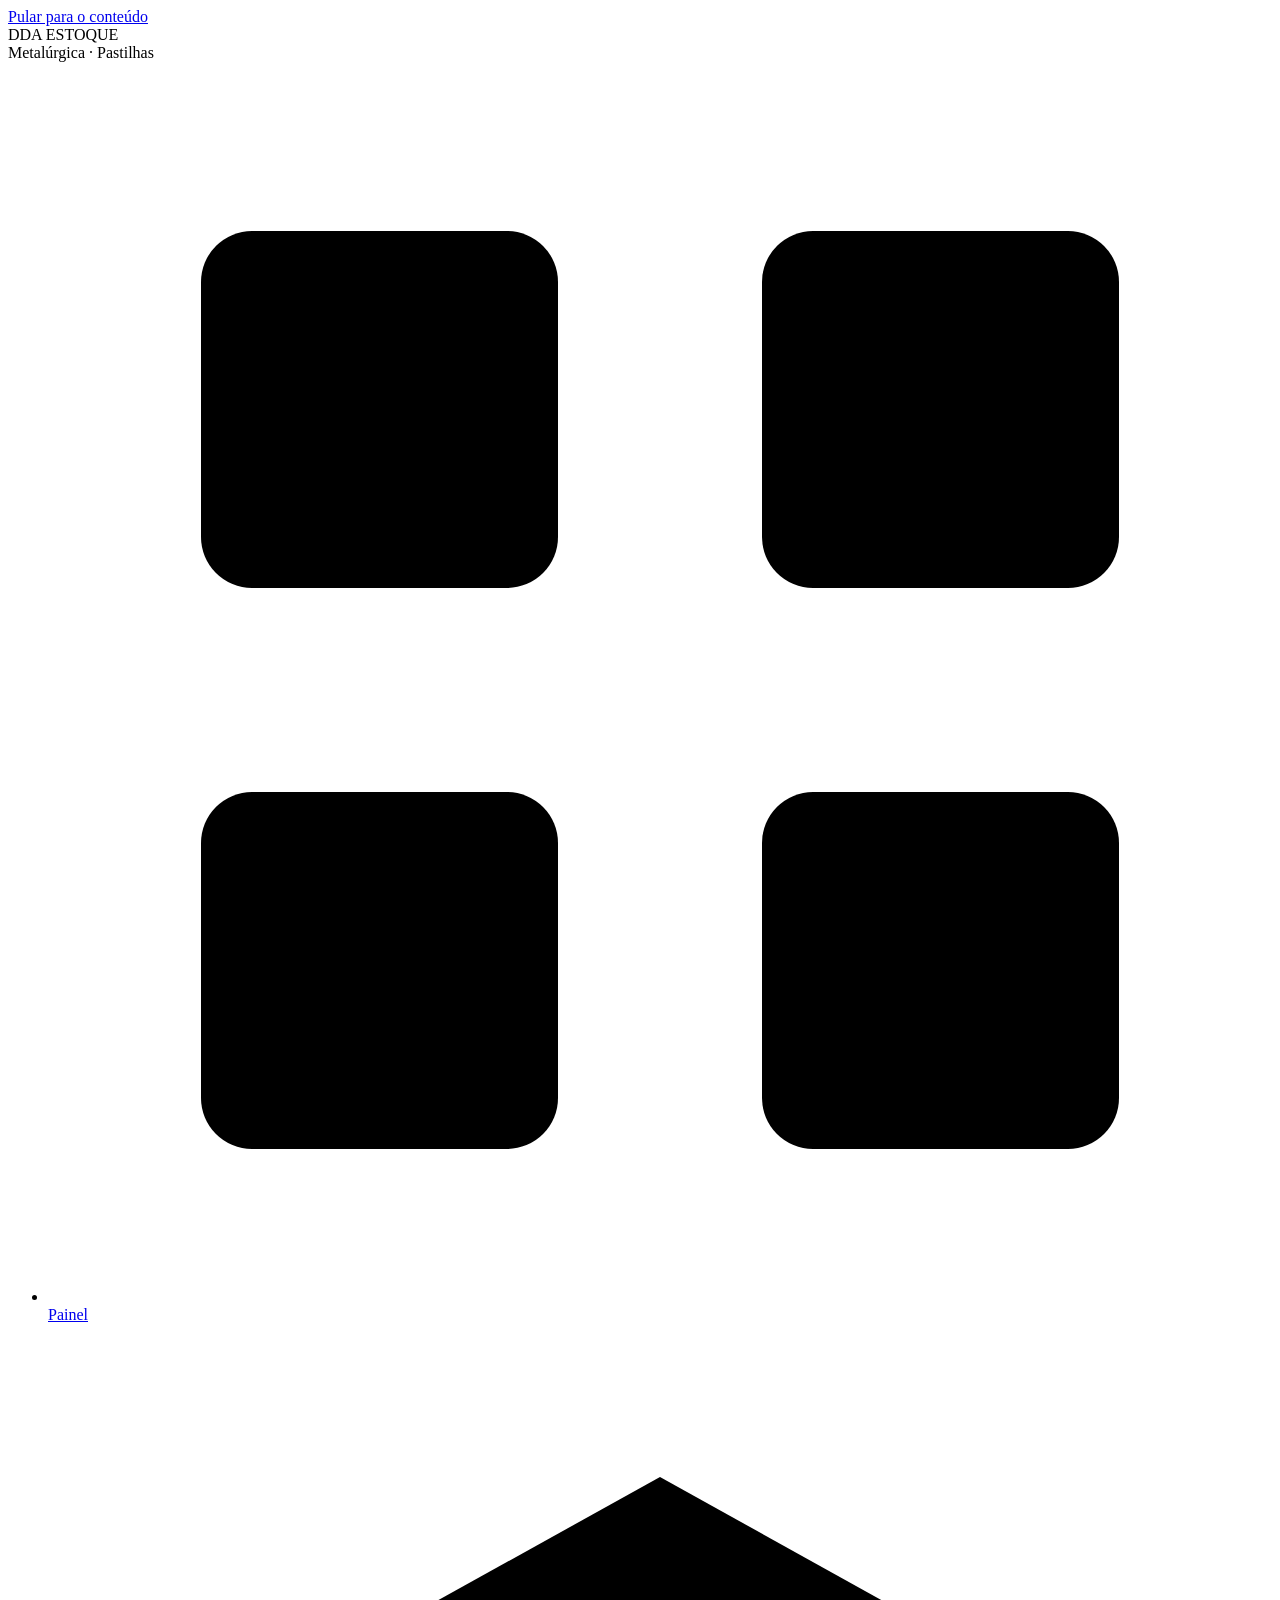
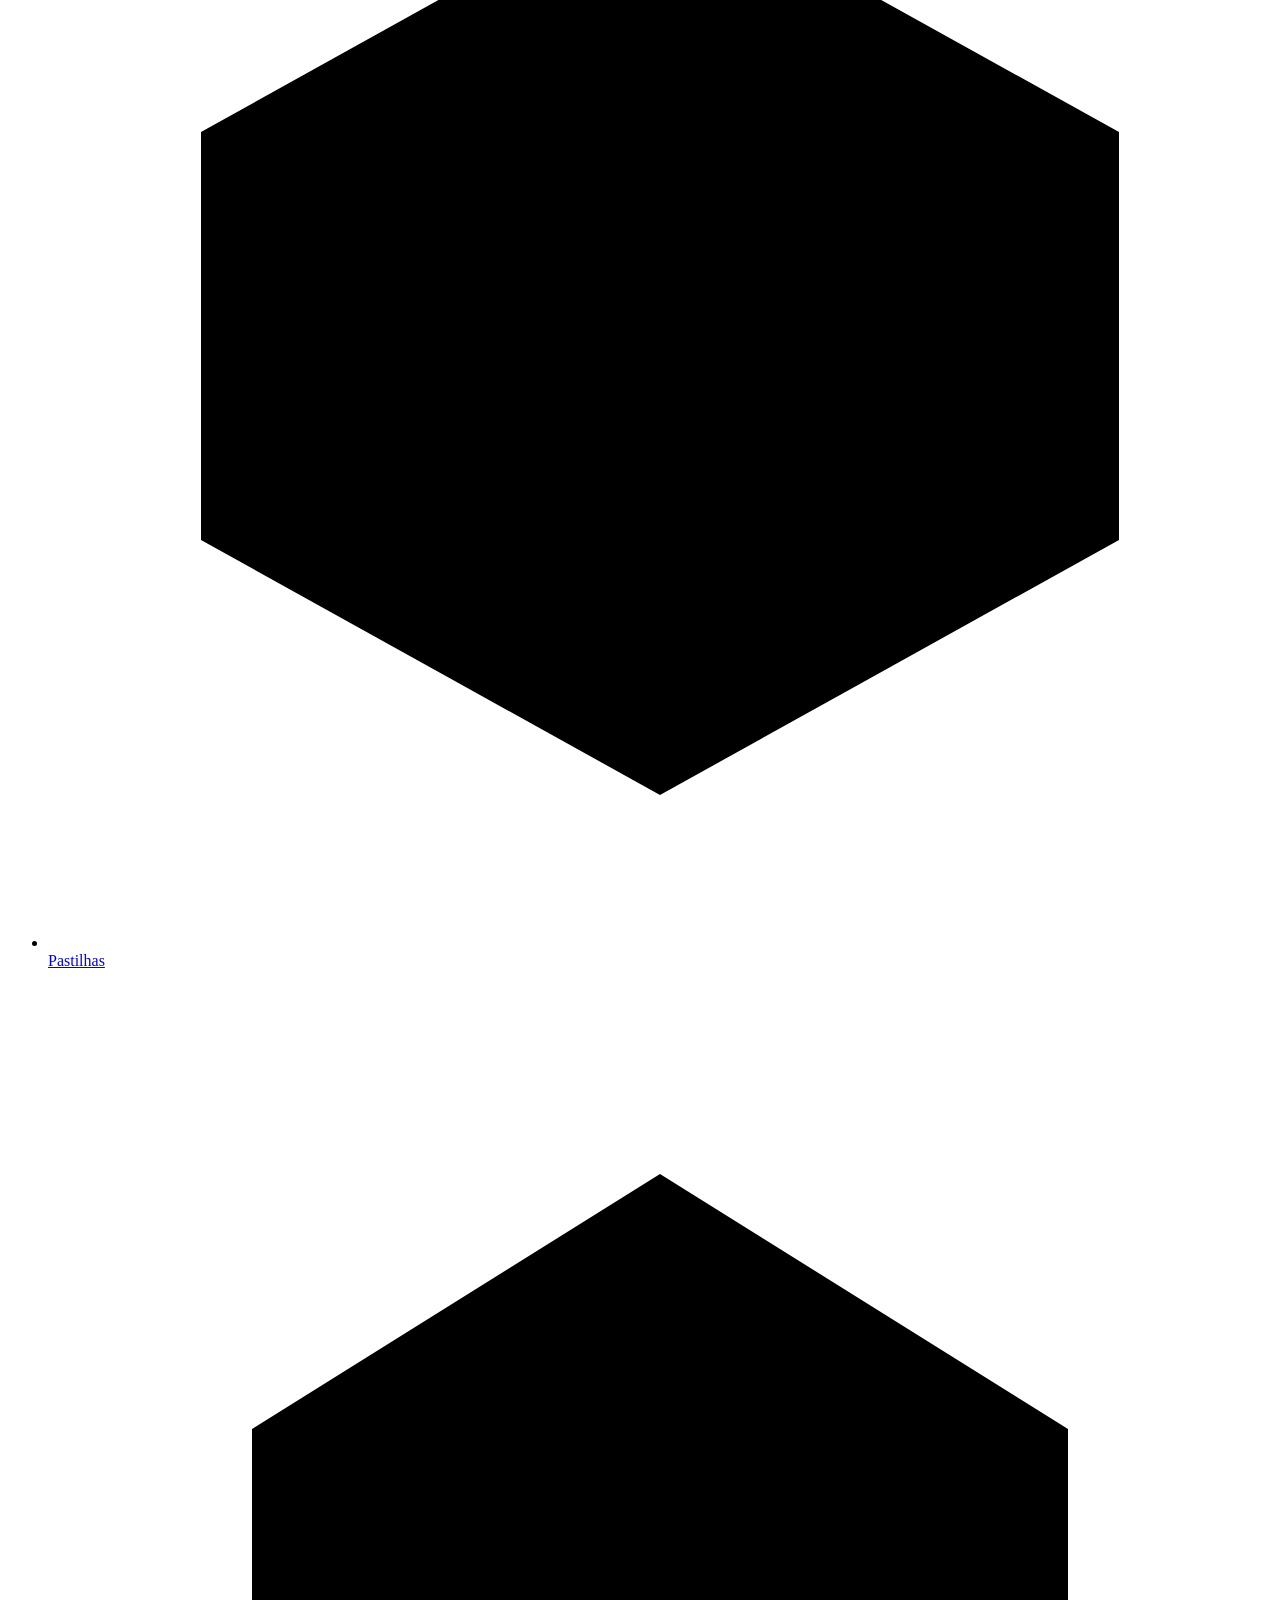
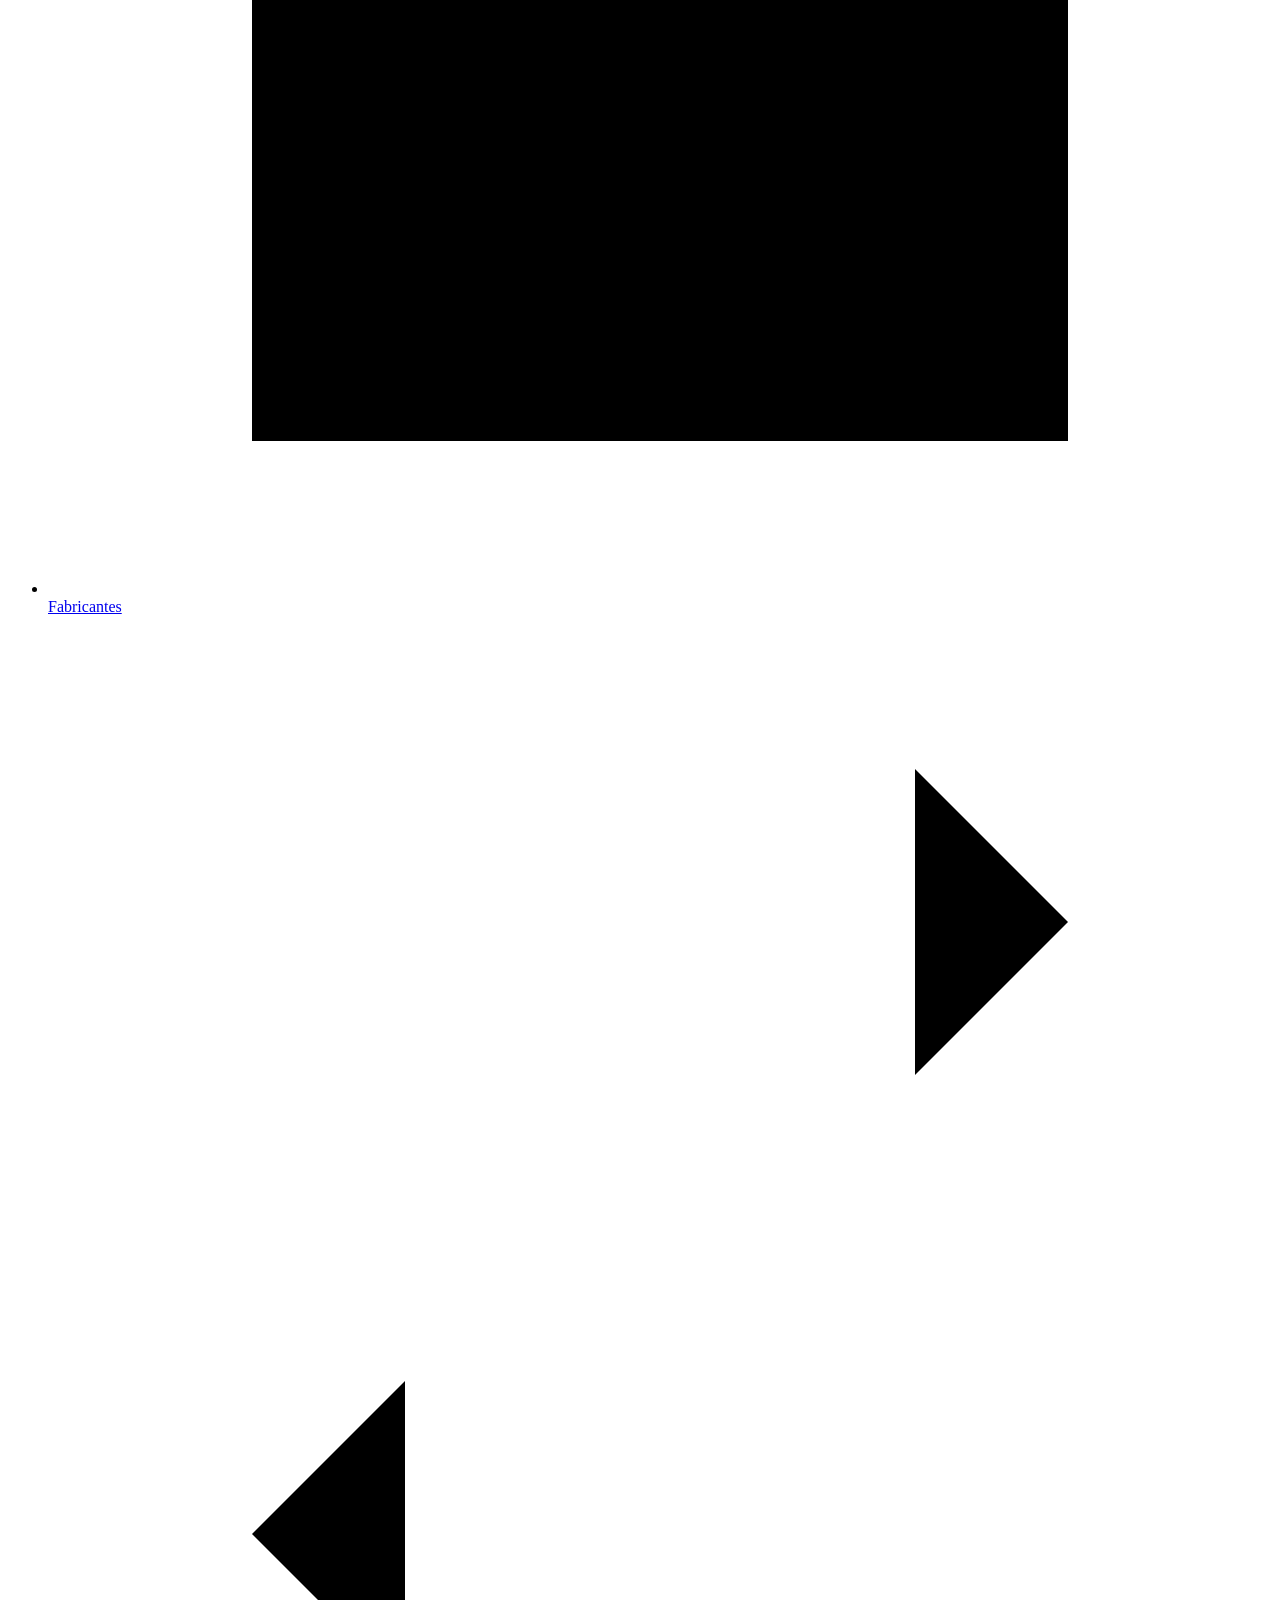
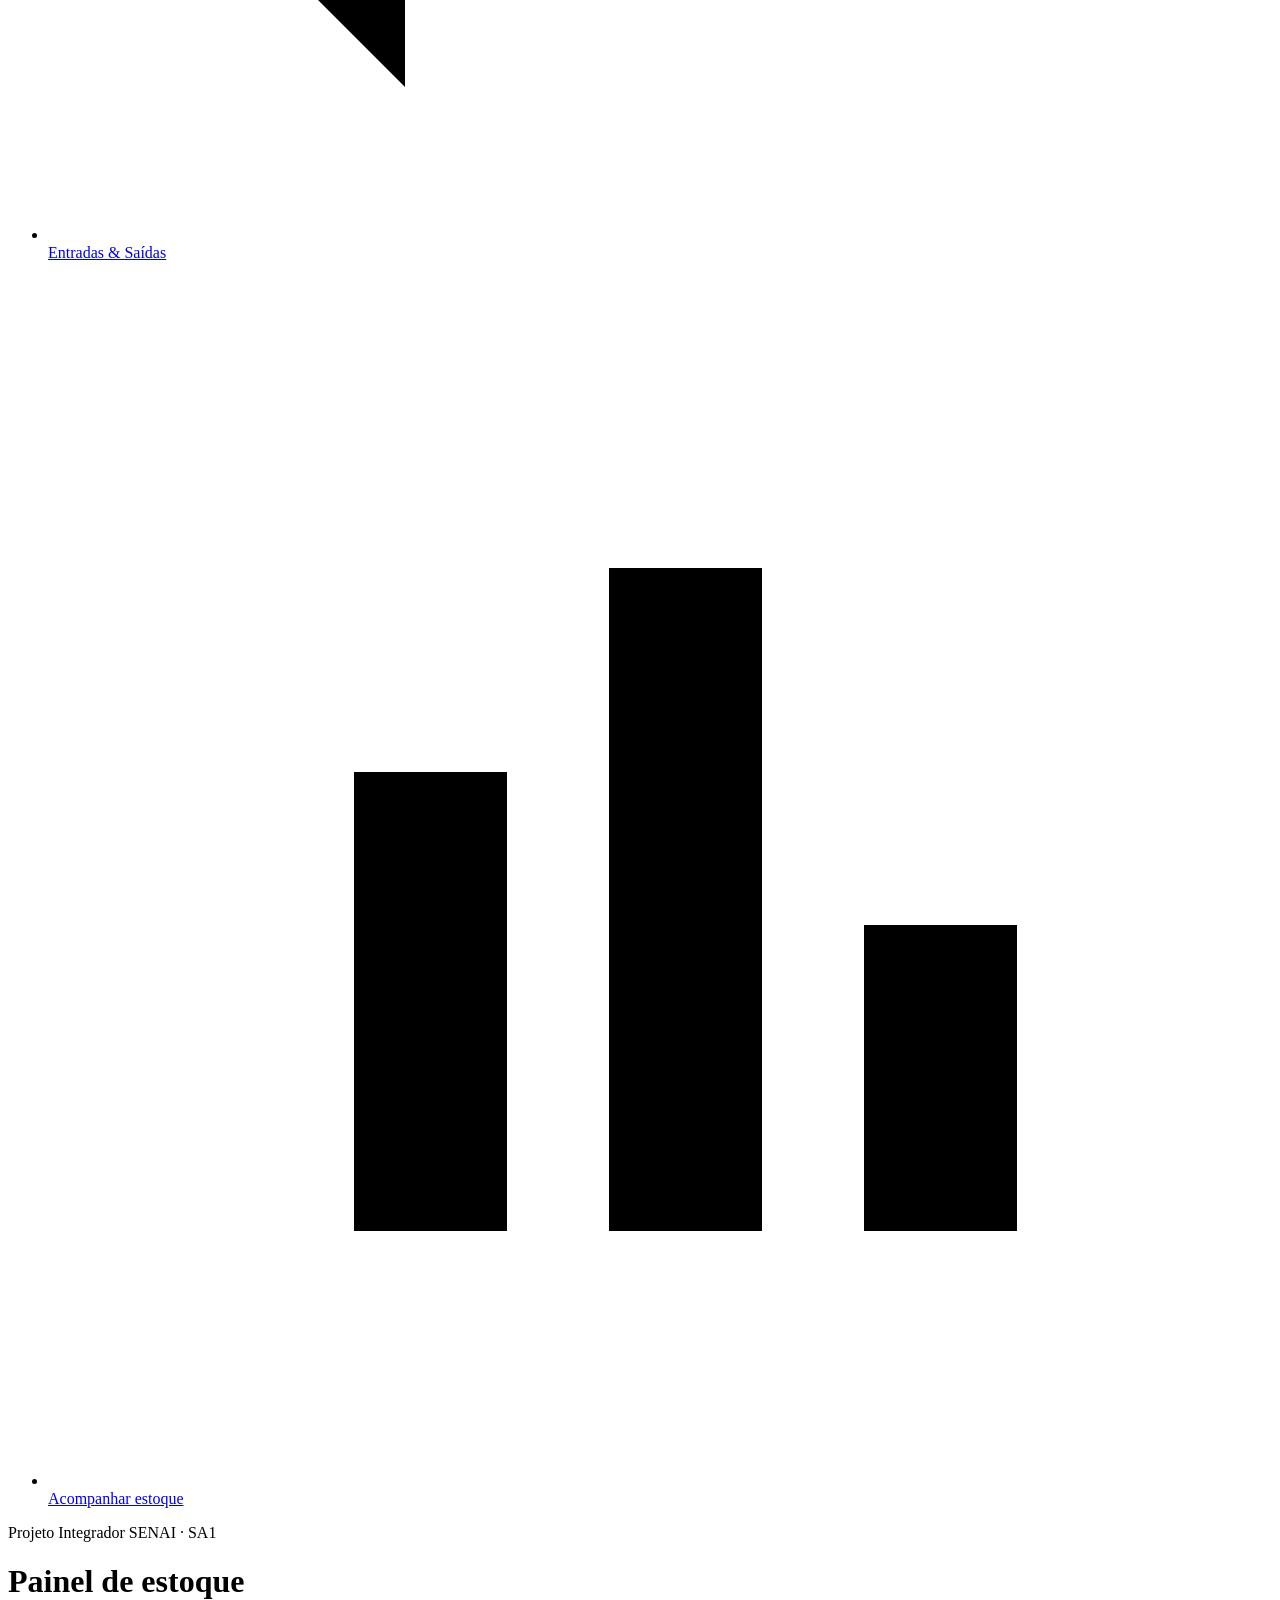
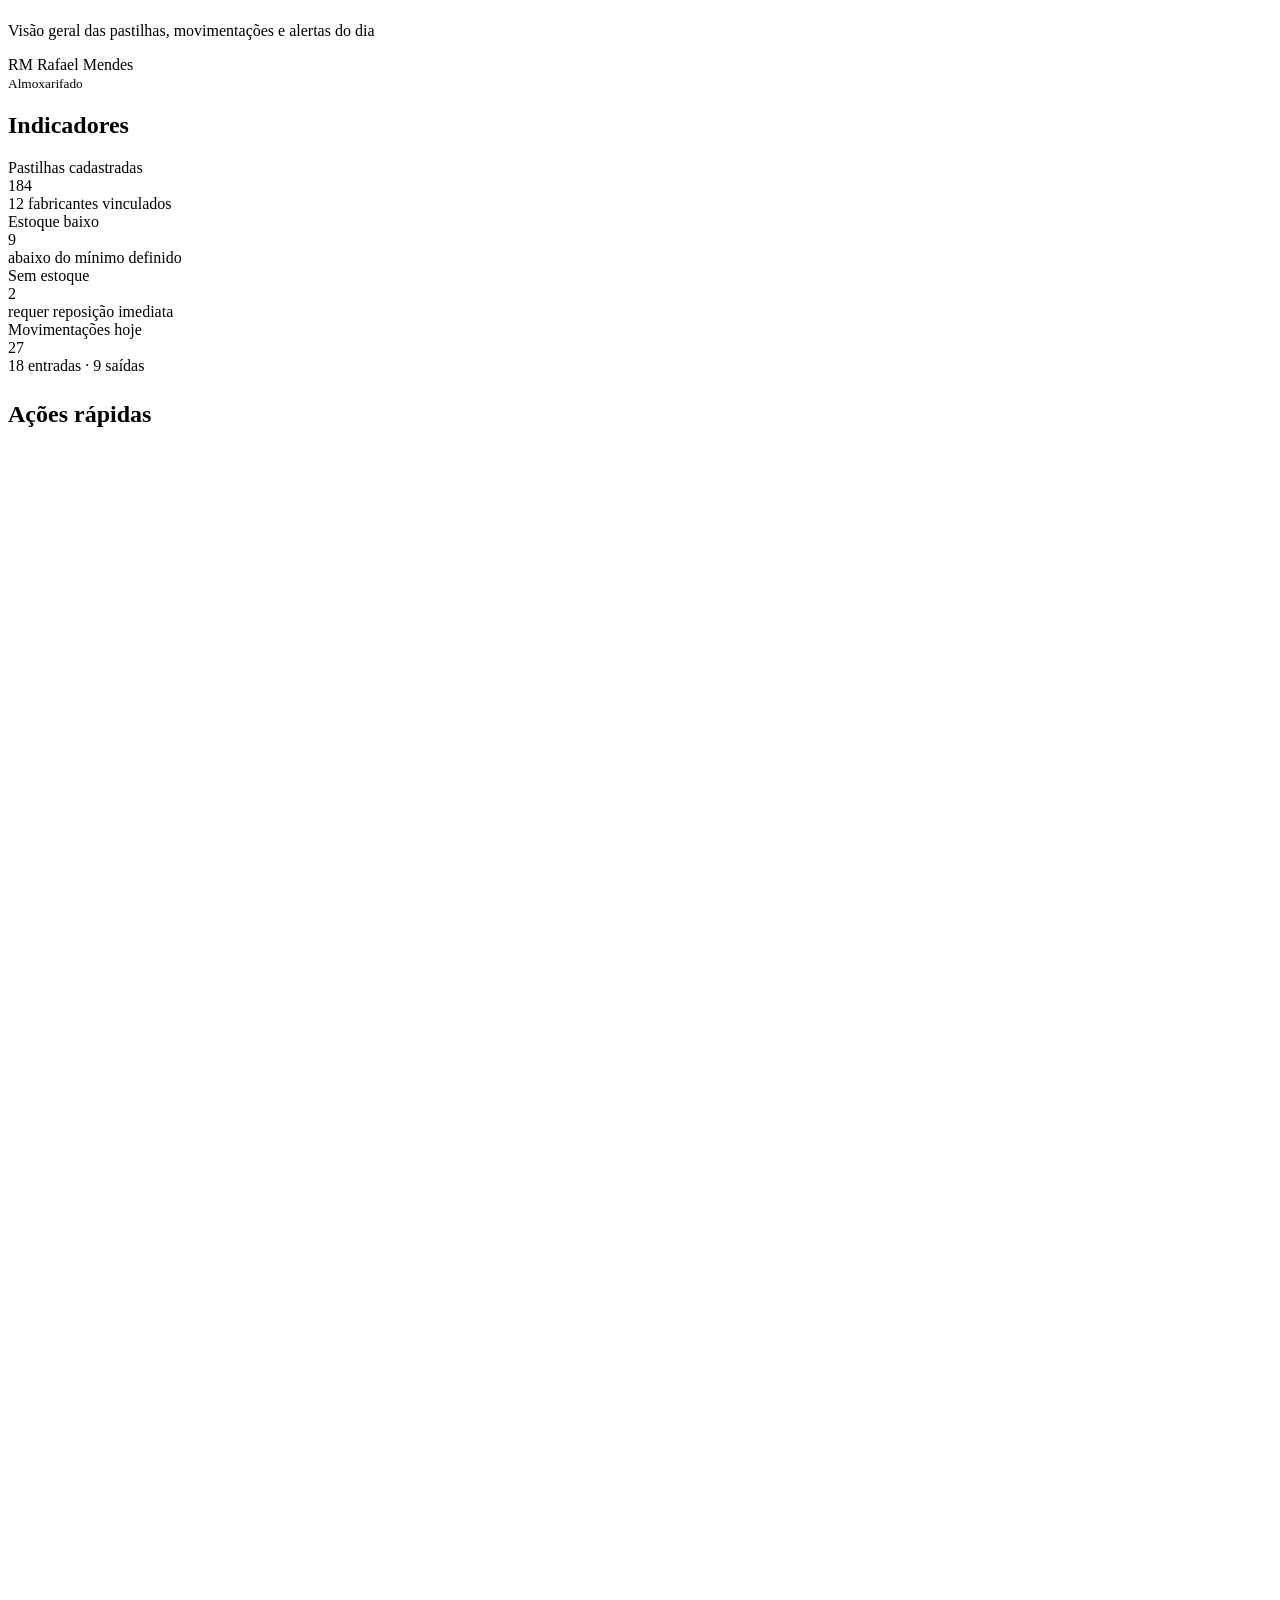
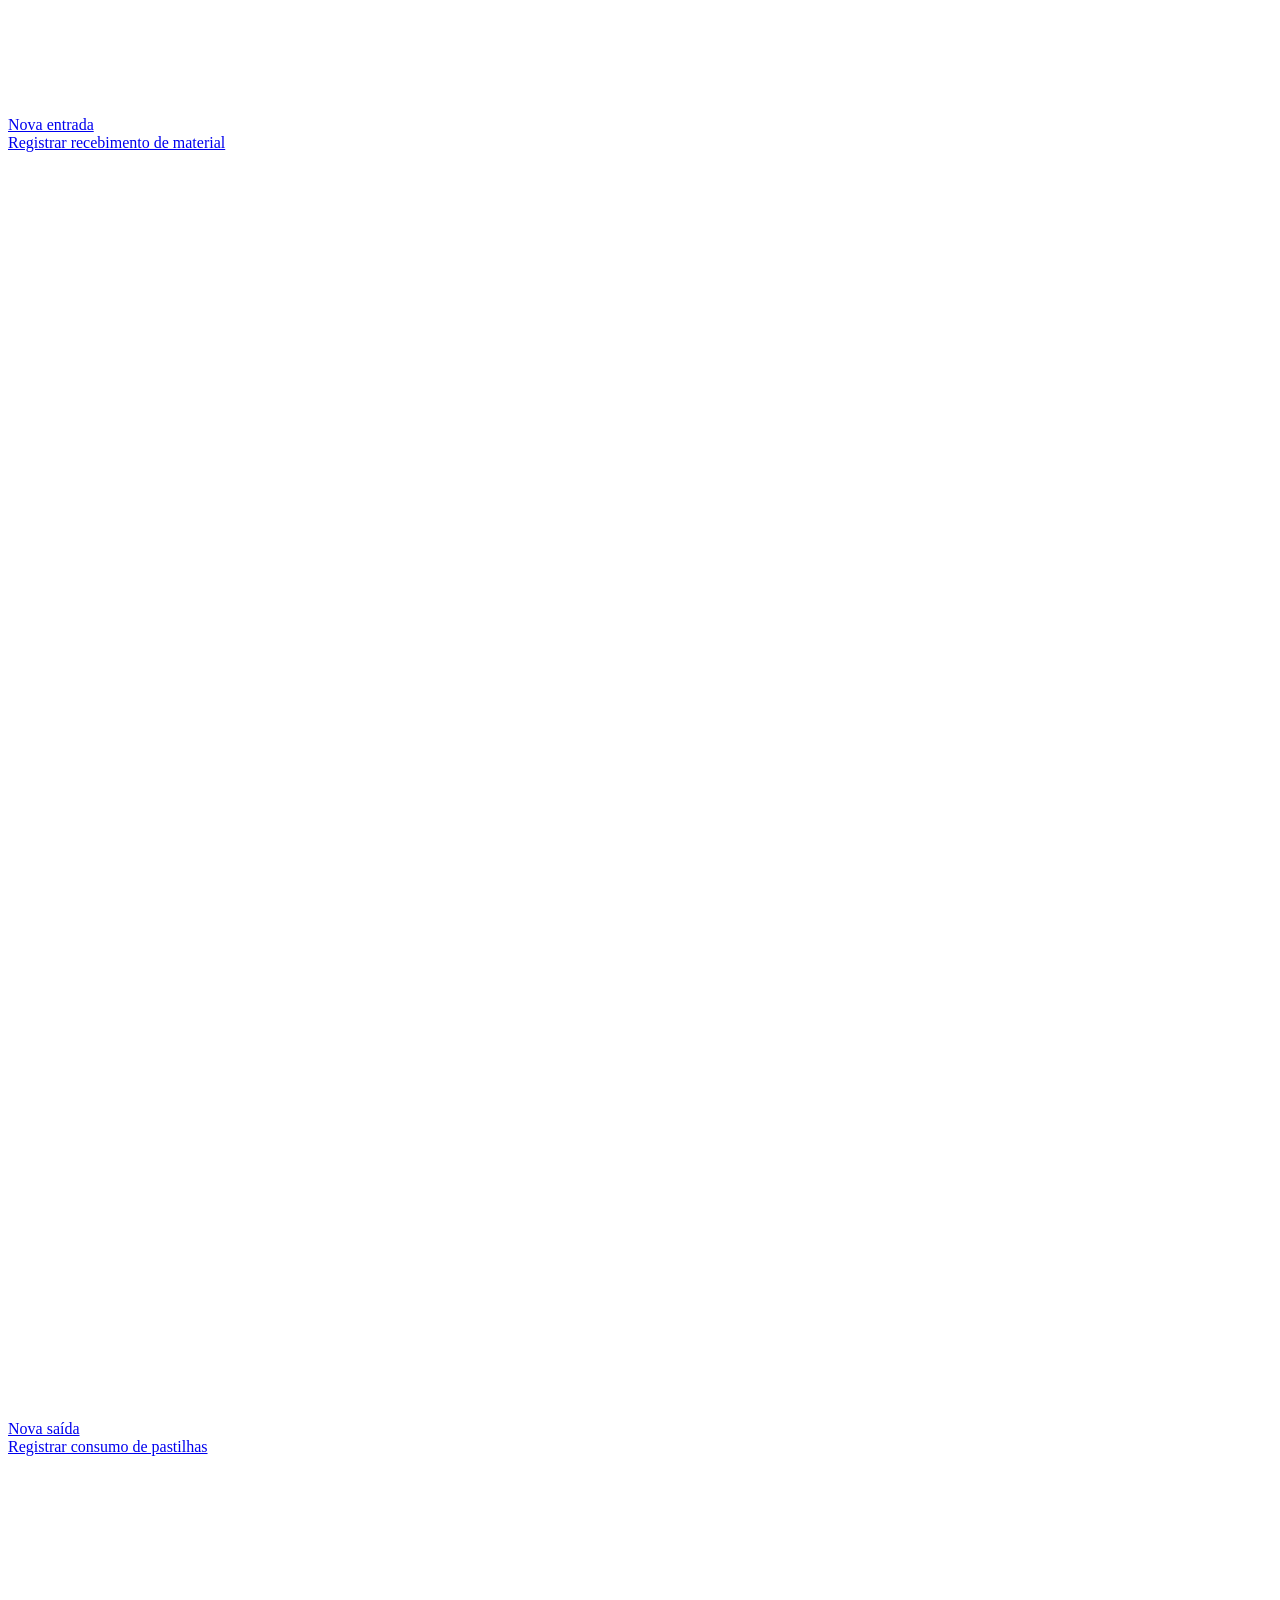
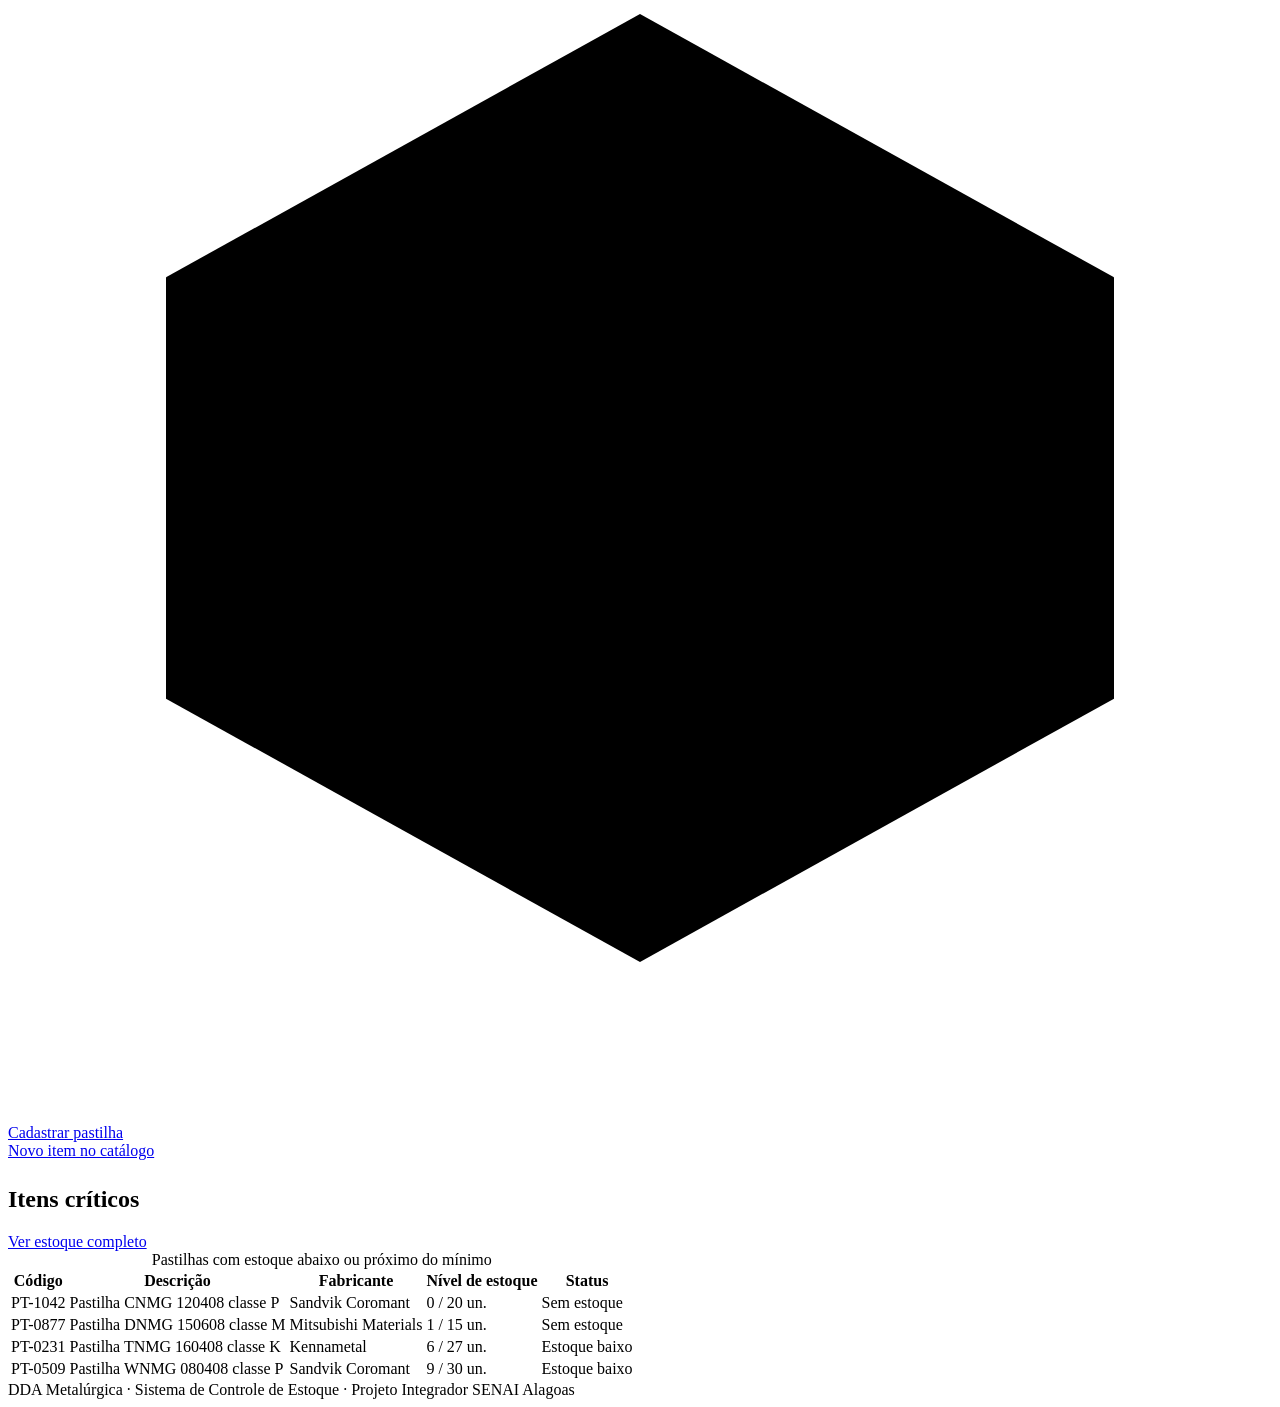
==== index.html @ 51c49572 "SA1 Versão 1" ====
<!DOCTYPE html>
<html lang="pt-BR">
<head>
<meta charset="UTF-8">
<meta name="viewport" content="width=device-width, initial-scale=1.0">
<title>Painel de Estoque · DDA Metalúrgica</title>
<link rel="preconnect" href="https://fonts.googleapis.com">
<link href="https://fonts.googleapis.com/css2?family=Oswald:wght@500;600;700&family=Inter:wght@400;500;600;700&family=IBM+Plex+Mono:wght@400;500&display=swap" rel="stylesheet">
<link rel="stylesheet" href="css/style.css">
</head>
<body>
<a class="skip-link" href="#conteudo">Pular para o conteúdo</a>

<div class="app-shell">

  <!-- ============ MENU LATERAL ============ -->
  <aside class="sidebar">
    <div class="brand">
      <div class="brand__mark">DDA <span>ESTOQUE</span></div>
      <div class="brand__sub">Metalúrgica &middot; Pastilhas</div>
    </div>

    <ul class="nav">
      <li class="nav__item">
        <a href="index.html" class="is-active" aria-current="page">
          <svg class="nav__icon" viewBox="0 0 24 24"><rect x="3" y="3" width="7" height="7" rx="1"/><rect x="14" y="3" width="7" height="7" rx="1"/><rect x="3" y="14" width="7" height="7" rx="1"/><rect x="14" y="14" width="7" height="7" rx="1"/></svg>
          Painel
        </a>
      </li>
      <li class="nav__item">
        <a href="pastilhas.html">
          <svg class="nav__icon" viewBox="0 0 24 24"><path d="M21 8 12 3 3 8l9 5 9-5Z"/><path d="M3 8v8l9 5 9-5V8"/><path d="M12 13v8"/></svg>
          Pastilhas
        </a>
      </li>
      <li class="nav__item">
        <a href="fabricantes.html">
          <svg class="nav__icon" viewBox="0 0 24 24"><path d="M4 21V9l8-5 8 5v12"/><path d="M9 21v-6h6v6"/><path d="M9 9h.01M9 13h.01M15 9h.01M15 13h.01"/></svg>
          Fabricantes
        </a>
      </li>
      <li class="nav__item">
        <a href="movimentacoes.html">
          <svg class="nav__icon" viewBox="0 0 24 24"><path d="M17 3v6l3-3"/><path d="M17 9l-3-3"/><path d="M7 21v-6l-3 3"/><path d="M7 15l3 3"/><path d="M17 9H7"/><path d="M7 15h10"/></svg>
          Entradas &amp; Saídas
        </a>
      </li>
      <li class="nav__item">
        <a href="estoque.html">
          <svg class="nav__icon" viewBox="0 0 24 24"><path d="M4 19h16"/><rect x="6" y="10" width="3" height="9"/><rect x="11" y="6" width="3" height="13"/><rect x="16" y="13" width="3" height="6"/></svg>
          Acompanhar estoque
        </a>
      </li>
    </ul>

    <div class="sidebar__footer">Projeto Integrador SENAI · SA1</div>
  </aside>

  <!-- ============ CONTEÚDO ============ -->
  <div class="main">
    <header class="topbar">
      <div class="topbar__title">
        <h1>Painel de estoque</h1>
        <p>Visão geral das pastilhas, movimentações e alertas do dia</p>
      </div>
      <div class="topbar__user">
        <span class="avatar">RM</span>
        <span>Rafael Mendes<br><small>Almoxarifado</small></span>
      </div>
    </header>

    <main id="conteudo" class="content">

      <section aria-labelledby="stats-title">
        <h2 id="stats-title" class="eyebrow">Indicadores</h2>
        <div class="grid grid--stats">
          <div class="stat-card">
            <span class="stat-card__label">Pastilhas cadastradas</span>
            <div class="stat-card__value">184</div>
            <div class="stat-card__delta">12 fabricantes vinculados</div>
          </div>
          <div class="stat-card">
            <span class="stat-card__label">Estoque baixo</span>
            <div class="stat-card__value is-warn">9</div>
            <div class="stat-card__delta">abaixo do mínimo definido</div>
          </div>
          <div class="stat-card">
            <span class="stat-card__label">Sem estoque</span>
            <div class="stat-card__value is-alert">2</div>
            <div class="stat-card__delta">requer reposição imediata</div>
          </div>
          <div class="stat-card">
            <span class="stat-card__label">Movimentações hoje</span>
            <div class="stat-card__value">27</div>
            <div class="stat-card__delta">18 entradas &middot; 9 saídas</div>
          </div>
        </div>
      </section>

      <section style="margin-top:26px" aria-labelledby="acoes-title">
        <h2 id="acoes-title" class="eyebrow">Ações rápidas</h2>
        <div class="quick-actions">
          <a class="quick-action" href="movimentacoes.html#nova">
            <span class="quick-action__icon"><svg viewBox="0 0 24 24"><path d="M12 5v14M5 12h14"/></svg></span>
            <span>
              <span class="quick-action__title" style="display:block">Nova entrada</span>
              <span class="quick-action__sub">Registrar recebimento de material</span>
            </span>
          </a>
          <a class="quick-action" href="movimentacoes.html#nova">
            <span class="quick-action__icon"><svg viewBox="0 0 24 24"><path d="M5 12h14"/></svg></span>
            <span>
              <span class="quick-action__title" style="display:block">Nova saída</span>
              <span class="quick-action__sub">Registrar consumo de pastilhas</span>
            </span>
          </a>
          <a class="quick-action" href="pastilhas.html#novo">
            <span class="quick-action__icon"><svg viewBox="0 0 24 24"><path d="M21 8 12 3 3 8l9 5 9-5Z"/><path d="M3 8v8l9 5 9-5V8"/></svg></span>
            <span>
              <span class="quick-action__title" style="display:block">Cadastrar pastilha</span>
              <span class="quick-action__sub">Novo item no catálogo</span>
            </span>
          </a>
        </div>
      </section>

      <section style="margin-top:26px" aria-labelledby="criticos-title">
        <div class="card">
          <div class="card__header">
            <h2 id="criticos-title">Itens críticos</h2>
            <a class="btn btn--ghost btn--sm" href="estoque.html">Ver estoque completo</a>
          </div>
          <div class="table-wrap">
            <table>
              <caption class="visually-hidden">Pastilhas com estoque abaixo ou próximo do mínimo</caption>
              <thead>
                <tr>
                  <th scope="col">Código</th>
                  <th scope="col">Descrição</th>
                  <th scope="col">Fabricante</th>
                  <th scope="col">Nível de estoque</th>
                  <th scope="col">Status</th>
                </tr>
              </thead>
              <tbody>
                <tr>
                  <td data-label="Código"><span class="tag-code">PT-1042</span></td>
                  <td data-label="Descrição">Pastilha CNMG 120408 classe P</td>
                  <td data-label="Fabricante">Sandvik Coromant</td>
                  <td data-label="Nível">
                    <div class="gauge gauge--out" style="--pct:0%; --min-pct:35%" data-atual="0" data-total="20" data-minimo="7">
                      <div class="gauge__track"><div class="gauge__fill"></div><div class="gauge__min-mark"></div></div>
                      <span class="gauge__value">0 / 20 un.</span>
                    </div>
                  </td>
                  <td data-label="Status"><span class="badge badge--out">Sem estoque</span></td>
                </tr>
                <tr>
                  <td data-label="Código"><span class="tag-code">PT-0877</span></td>
                  <td data-label="Descrição">Pastilha DNMG 150608 classe M</td>
                  <td data-label="Fabricante">Mitsubishi Materials</td>
                  <td data-label="Nível">
                    <div class="gauge gauge--out" style="--pct:5%; --min-pct:30%" data-atual="1" data-total="15" data-minimo="5">
                      <div class="gauge__track"><div class="gauge__fill"></div><div class="gauge__min-mark"></div></div>
                      <span class="gauge__value">1 / 15 un.</span>
                    </div>
                  </td>
                  <td data-label="Status"><span class="badge badge--out">Sem estoque</span></td>
                </tr>
                <tr>
                  <td data-label="Código"><span class="tag-code">PT-0231</span></td>
                  <td data-label="Descrição">Pastilha TNMG 160408 classe K</td>
                  <td data-label="Fabricante">Kennametal</td>
                  <td data-label="Nível">
                    <div class="gauge gauge--low" style="--pct:22%; --min-pct:40%" data-atual="6" data-total="27" data-minimo="11">
                      <div class="gauge__track"><div class="gauge__fill"></div><div class="gauge__min-mark"></div></div>
                      <span class="gauge__value">6 / 27 un.</span>
                    </div>
                  </td>
                  <td data-label="Status"><span class="badge badge--low">Estoque baixo</span></td>
                </tr>
                <tr>
                  <td data-label="Código"><span class="tag-code">PT-0509</span></td>
                  <td data-label="Descrição">Pastilha WNMG 080408 classe P</td>
                  <td data-label="Fabricante">Sandvik Coromant</td>
                  <td data-label="Nível">
                    <div class="gauge gauge--low" style="--pct:30%; --min-pct:35%" data-atual="9" data-total="30" data-minimo="11">
                      <div class="gauge__track"><div class="gauge__fill"></div><div class="gauge__min-mark"></div></div>
                      <span class="gauge__value">9 / 30 un.</span>
                    </div>
                  </td>
                  <td data-label="Status"><span class="badge badge--low">Estoque baixo</span></td>
                </tr>
              </tbody>
            </table>
          </div>
        </div>
      </section>

      <footer class="page-footer">DDA Metalúrgica &middot; Sistema de Controle de Estoque &middot; Projeto Integrador SENAI Alagoas</footer>
    </main>
  </div>
</div>
<script src="js/app.js" defer></script>
</body>
</html>
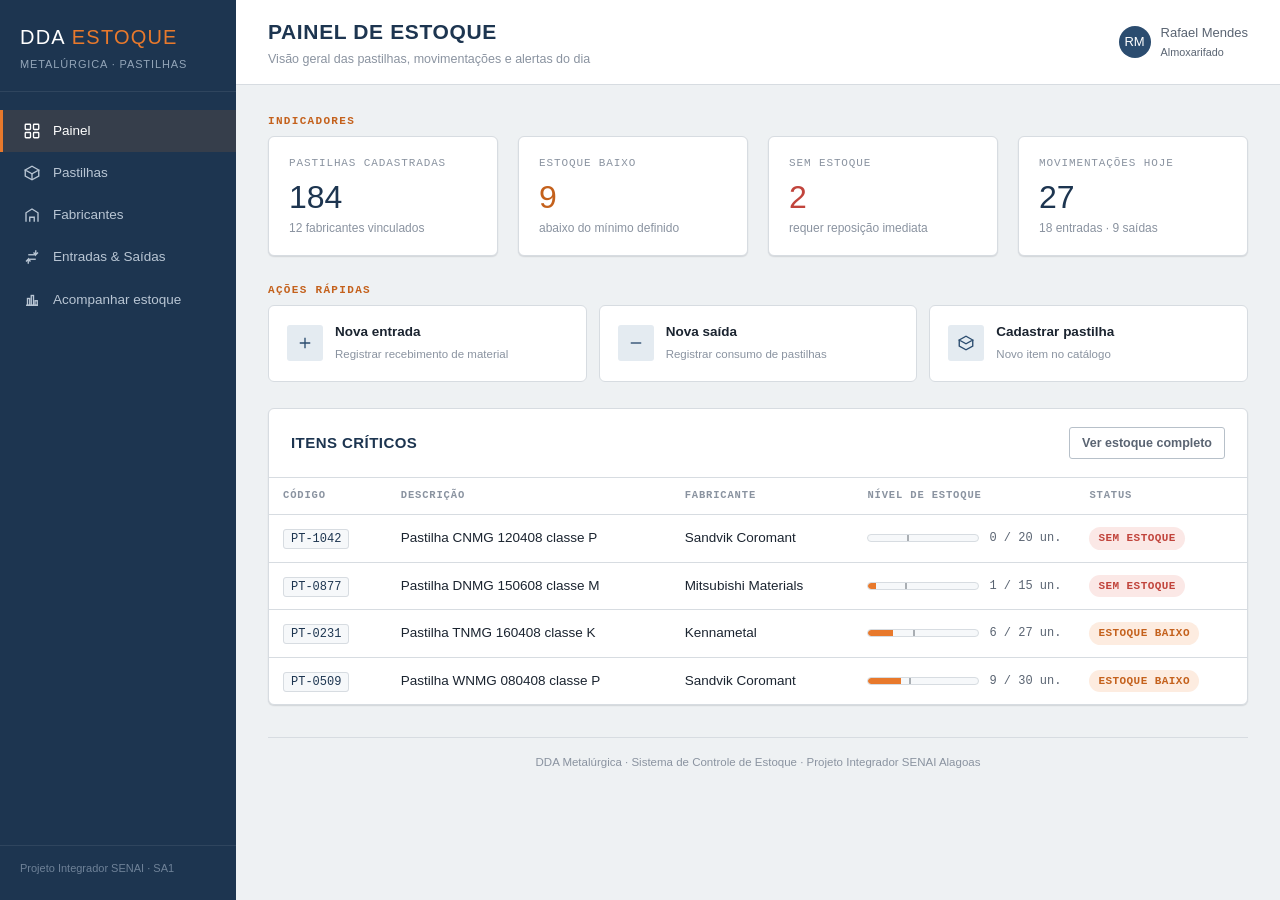
==== commit cb3bc40f: "Fix stylesheet and script paths in index.html" ====
--- a/index.html
+++ b/index.html
@@ -6,7 +6,7 @@
 <title>Painel de Estoque · DDA Metalúrgica</title>
 <link rel="preconnect" href="https://fonts.googleapis.com">
 <link href="https://fonts.googleapis.com/css2?family=Oswald:wght@500;600;700&family=Inter:wght@400;500;600;700&family=IBM+Plex+Mono:wght@400;500&display=swap" rel="stylesheet">
-<link rel="stylesheet" href="css/style.css">
+<link rel="stylesheet" href="style.css">
 </head>
 <body>
 <a class="skip-link" href="#conteudo">Pular para o conteúdo</a>
@@ -201,6 +201,6 @@
     </main>
   </div>
 </div>
-<script src="js/app.js" defer></script>
+<script src="app.js" defer></script>
 </body>
 </html>
--- a/style.css
+++ b/style.css
@@ -0,0 +1,761 @@
+/* ======================================================
+   DDA Metalúrgica — Sistema de Controle de Estoque
+   Design tokens: paleta industrial (aço, laranja de segurança)
+   ====================================================== */
+
+:root {
+  /* Cor */
+  --bg: #eef1f3;
+  --surface: #ffffff;
+  --surface-alt: #f6f8fa;
+  --ink: #1b2430;
+  --ink-soft: #5a6472;
+  --ink-faint: #8a93a0;
+  --steel: #2b4c6f;
+  --steel-dark: #1d3550;
+  --steel-tint: #e4ebf1;
+  --accent: #e8792c;
+  --accent-dark: #c4611c;
+  --accent-tint: #fdece0;
+  --success: #2f7a5c;
+  --success-tint: #e3f2ec;
+  --danger: #c1443c;
+  --danger-tint: #fbe8e6;
+  --border: #d7dce1;
+  --border-strong: #b7c0c9;
+
+  /* Tipografia */
+  --font-display: 'Oswald', 'Arial Narrow', sans-serif;
+  --font-body: 'Inter', -apple-system, 'Segoe UI', sans-serif;
+  --font-mono: 'IBM Plex Mono', 'Courier New', monospace;
+
+  /* Escala */
+  --radius-s: 3px;
+  --radius-m: 6px;
+  --shadow-card: 0 1px 2px rgba(27, 36, 48, 0.06), 0 1px 1px rgba(27, 36, 48, 0.08);
+  --sidebar-w: 236px;
+}
+
+* { box-sizing: border-box; }
+html, body { margin: 0; padding: 0; }
+
+body {
+  font-family: var(--font-body);
+  background: var(--bg);
+  color: var(--ink);
+  font-size: 15px;
+  line-height: 1.5;
+  -webkit-font-smoothing: antialiased;
+}
+
+h1, h2, h3, h4 {
+  font-family: var(--font-display);
+  color: var(--steel-dark);
+  text-transform: uppercase;
+  letter-spacing: 0.03em;
+  margin: 0 0 4px;
+  font-weight: 600;
+}
+
+p { margin: 0 0 12px; color: var(--ink-soft); }
+
+a { color: var(--steel); }
+
+button, input, select, textarea { font-family: inherit; font-size: inherit; }
+
+/* ----------------------------------------------------
+   Layout: sidebar + main
+   ---------------------------------------------------- */
+
+.app-shell {
+  display: flex;
+  min-height: 100vh;
+}
+
+.sidebar {
+  width: var(--sidebar-w);
+  flex-shrink: 0;
+  background: var(--steel-dark);
+  color: #cfdae6;
+  padding: 0 0 24px;
+  display: flex;
+  flex-direction: column;
+}
+
+.brand {
+  padding: 22px 20px 18px;
+  border-bottom: 1px solid rgba(255,255,255,0.08);
+}
+
+.brand__mark {
+  font-family: var(--font-display);
+  font-size: 20px;
+  color: #fff;
+  letter-spacing: 0.06em;
+  display: flex;
+  align-items: baseline;
+  gap: 6px;
+}
+
+.brand__mark span {
+  color: var(--accent);
+}
+
+.brand__sub {
+  font-size: 11px;
+  color: #93a5b8;
+  text-transform: uppercase;
+  letter-spacing: 0.08em;
+  margin-top: 4px;
+}
+
+.nav {
+  list-style: none;
+  margin: 18px 0 0;
+  padding: 0;
+  flex: 1;
+}
+
+.nav__item a {
+  display: flex;
+  align-items: center;
+  gap: 12px;
+  padding: 11px 20px;
+  color: #b9c6d4;
+  text-decoration: none;
+  font-size: 13.5px;
+  font-weight: 500;
+  border-left: 3px solid transparent;
+  transition: background 0.15s, color 0.15s, border-color 0.15s;
+}
+
+.nav__item a:hover {
+  background: rgba(255,255,255,0.05);
+  color: #fff;
+}
+
+.nav__item a.is-active {
+  background: rgba(232,121,44,0.12);
+  border-left-color: var(--accent);
+  color: #fff;
+}
+
+.nav__icon {
+  width: 18px;
+  height: 18px;
+  flex-shrink: 0;
+  stroke: currentColor;
+  fill: none;
+  stroke-width: 1.8;
+}
+
+.sidebar__footer {
+  padding: 14px 20px 0;
+  font-size: 11px;
+  color: #6f8298;
+  border-top: 1px solid rgba(255,255,255,0.08);
+  margin-top: 12px;
+  padding-top: 14px;
+}
+
+.main {
+  flex: 1;
+  min-width: 0;
+  display: flex;
+  flex-direction: column;
+}
+
+.topbar {
+  background: var(--surface);
+  border-bottom: 1px solid var(--border);
+  padding: 16px 32px;
+  display: flex;
+  align-items: center;
+  justify-content: space-between;
+  gap: 16px;
+}
+
+.topbar__title h1 { font-size: 21px; margin-bottom: 2px; }
+.topbar__title p { margin: 0; font-size: 12.5px; color: var(--ink-faint); }
+
+.topbar__user {
+  display: flex;
+  align-items: center;
+  gap: 10px;
+  font-size: 13px;
+  color: var(--ink-soft);
+}
+
+.avatar {
+  width: 32px;
+  height: 32px;
+  border-radius: 50%;
+  background: var(--steel);
+  color: #fff;
+  display: flex;
+  align-items: center;
+  justify-content: center;
+  font-family: var(--font-display);
+  font-size: 13px;
+}
+
+.content {
+  padding: 28px 32px 48px;
+  flex: 1;
+}
+
+/* ----------------------------------------------------
+   Componentes utilitários
+   ---------------------------------------------------- */
+
+.eyebrow {
+  font-family: var(--font-mono);
+  font-size: 11px;
+  text-transform: uppercase;
+  letter-spacing: 0.12em;
+  color: var(--accent-dark);
+  margin-bottom: 6px;
+  display: block;
+}
+
+.card {
+  background: var(--surface);
+  border: 1px solid var(--border);
+  border-radius: var(--radius-m);
+  box-shadow: var(--shadow-card);
+}
+
+.card__header {
+  padding: 18px 22px;
+  border-bottom: 1px solid var(--border);
+  display: flex;
+  align-items: center;
+  justify-content: space-between;
+  gap: 12px;
+  flex-wrap: wrap;
+}
+
+.card__header h2 { font-size: 15px; margin: 0; }
+.card__body { padding: 22px; }
+
+.grid {
+  display: grid;
+  gap: 20px;
+}
+
+.grid--stats { grid-template-columns: repeat(4, 1fr); }
+.grid--2col { grid-template-columns: 1.15fr 1fr; align-items: start; }
+.grid--form { grid-template-columns: repeat(2, 1fr); gap: 16px 20px; }
+
+/* Botões */
+
+.btn {
+  display: inline-flex;
+  align-items: center;
+  gap: 8px;
+  padding: 10px 18px;
+  border-radius: var(--radius-s);
+  border: 1px solid transparent;
+  font-size: 13.5px;
+  font-weight: 600;
+  cursor: pointer;
+  text-decoration: none;
+  transition: filter 0.15s, background 0.15s;
+}
+
+.btn:focus-visible {
+  outline: 2px solid var(--steel);
+  outline-offset: 2px;
+}
+
+.btn--primary { background: var(--steel); color: #fff; }
+.btn--primary:hover { background: var(--steel-dark); }
+
+.btn--accent { background: var(--accent); color: #fff; }
+.btn--accent:hover { background: var(--accent-dark); }
+
+.btn--ghost { background: transparent; color: var(--ink-soft); border-color: var(--border-strong); }
+.btn--ghost:hover { background: var(--surface-alt); color: var(--ink); }
+
+.btn--danger-ghost { background: transparent; color: var(--danger); border-color: var(--danger); }
+.btn--danger-ghost:hover { background: var(--danger-tint); }
+
+.btn--sm { padding: 6px 12px; font-size: 12.5px; }
+
+/* Formulários */
+
+.field {
+  display: flex;
+  flex-direction: column;
+  gap: 6px;
+  margin-bottom: 4px;
+}
+
+.field--full { grid-column: 1 / -1; }
+
+.field label {
+  font-size: 12.5px;
+  font-weight: 600;
+  color: var(--ink);
+  display: flex;
+  align-items: center;
+  gap: 6px;
+}
+
+.field .required { color: var(--accent-dark); }
+
+.help-icon {
+  width: 14px;
+  height: 14px;
+  border-radius: 50%;
+  border: 1px solid var(--ink-faint);
+  color: var(--ink-faint);
+  font-size: 10px;
+  display: inline-flex;
+  align-items: center;
+  justify-content: center;
+  font-style: normal;
+  cursor: help;
+}
+
+.field input,
+.field select,
+.field textarea {
+  padding: 10px 12px;
+  border: 1px solid var(--border-strong);
+  border-radius: var(--radius-s);
+  background: var(--surface);
+  color: var(--ink);
+}
+
+.field input:focus,
+.field select:focus,
+.field textarea:focus {
+  outline: none;
+  border-color: var(--steel);
+  box-shadow: 0 0 0 3px rgba(43,76,111,0.15);
+}
+
+.field small {
+  font-size: 11.5px;
+  color: var(--ink-faint);
+}
+
+.field-error {
+  font-size: 11.5px;
+  color: var(--danger);
+  display: none;
+}
+
+fieldset {
+  border: 1px dashed var(--border-strong);
+  border-radius: var(--radius-m);
+  padding: 16px 18px 4px;
+  margin: 0 0 20px;
+}
+
+legend {
+  font-family: var(--font-mono);
+  font-size: 11px;
+  text-transform: uppercase;
+  letter-spacing: 0.08em;
+  color: var(--ink-soft);
+  padding: 0 6px;
+}
+
+.form-actions {
+  display: flex;
+  justify-content: flex-end;
+  gap: 10px;
+  margin-top: 8px;
+  padding-top: 16px;
+  border-top: 1px solid var(--border);
+}
+
+/* Tabelas */
+
+.table-wrap { overflow-x: auto; }
+
+table {
+  width: 100%;
+  border-collapse: collapse;
+  font-size: 13.5px;
+}
+
+thead th {
+  text-align: left;
+  font-family: var(--font-mono);
+  font-size: 10.5px;
+  text-transform: uppercase;
+  letter-spacing: 0.08em;
+  color: var(--ink-faint);
+  border-bottom: 1px solid var(--border);
+  padding: 10px 14px;
+  white-space: nowrap;
+}
+
+tbody td {
+  padding: 12px 14px;
+  border-bottom: 1px solid var(--border);
+  color: var(--ink);
+  vertical-align: middle;
+}
+
+tbody tr:hover { background: var(--surface-alt); }
+tbody tr:last-child td { border-bottom: none; }
+
+.mono { font-family: var(--font-mono); font-size: 13px; }
+
+.row-actions { display: flex; gap: 6px; justify-content: flex-end; }
+
+.icon-btn {
+  width: 30px;
+  height: 30px;
+  display: inline-flex;
+  align-items: center;
+  justify-content: center;
+  border: 1px solid var(--border);
+  background: var(--surface);
+  border-radius: var(--radius-s);
+  color: var(--ink-soft);
+  cursor: pointer;
+}
+.icon-btn:hover { color: var(--steel); border-color: var(--steel); }
+.icon-btn.danger:hover { color: var(--danger); border-color: var(--danger); }
+.icon-btn svg { width: 15px; height: 15px; stroke: currentColor; fill: none; stroke-width: 1.8; }
+
+/* Badges / status */
+
+.badge {
+  display: inline-flex;
+  align-items: center;
+  gap: 5px;
+  padding: 3px 9px;
+  border-radius: 999px;
+  font-size: 11px;
+  font-weight: 600;
+  font-family: var(--font-mono);
+  text-transform: uppercase;
+  letter-spacing: 0.04em;
+}
+
+.badge--ok { background: var(--success-tint); color: var(--success); }
+.badge--low { background: var(--accent-tint); color: var(--accent-dark); }
+.badge--out { background: var(--danger-tint); color: var(--danger); }
+.badge--in { background: var(--success-tint); color: var(--success); }
+.badge--outmv { background: var(--danger-tint); color: var(--danger); }
+
+/* ----------------------------------------------------
+   Elemento assinatura: gauge de nível de estoque
+   ---------------------------------------------------- */
+
+.gauge {
+  display: flex;
+  align-items: center;
+  gap: 10px;
+  min-width: 150px;
+}
+
+.gauge__track {
+  position: relative;
+  flex: 1;
+  height: 8px;
+  background: var(--surface-alt);
+  border: 1px solid var(--border);
+  border-radius: 4px;
+  overflow: hidden;
+}
+
+.gauge__fill {
+  position: absolute;
+  inset: 0;
+  width: var(--pct, 50%);
+  background: var(--steel);
+  border-radius: 4px 0 0 4px;
+}
+
+.gauge--low .gauge__fill { background: var(--accent); }
+.gauge--out .gauge__fill { background: var(--danger); }
+
+.gauge__min-mark {
+  position: absolute;
+  top: -2px;
+  bottom: -2px;
+  left: var(--min-pct, 30%);
+  width: 2px;
+  background: var(--ink);
+  opacity: 0.35;
+}
+
+.gauge__value {
+  font-family: var(--font-mono);
+  font-size: 12px;
+  color: var(--ink-soft);
+  white-space: nowrap;
+}
+
+/* Stat cards */
+
+.stat-card {
+  background: var(--surface);
+  border: 1px solid var(--border);
+  border-radius: var(--radius-m);
+  box-shadow: var(--shadow-card);
+  padding: 18px 20px;
+}
+
+.stat-card__label {
+  font-family: var(--font-mono);
+  font-size: 11px;
+  text-transform: uppercase;
+  letter-spacing: 0.08em;
+  color: var(--ink-faint);
+  margin-bottom: 10px;
+  display: block;
+}
+
+.stat-card__value {
+  font-family: var(--font-display);
+  font-size: 32px;
+  color: var(--steel-dark);
+  line-height: 1;
+}
+
+.stat-card__value.is-alert { color: var(--danger); }
+.stat-card__value.is-warn { color: var(--accent-dark); }
+
+.stat-card__delta {
+  font-size: 12px;
+  color: var(--ink-faint);
+  margin-top: 6px;
+}
+
+/* Quick actions no dashboard */
+
+.quick-actions {
+  display: flex;
+  gap: 12px;
+  flex-wrap: wrap;
+}
+
+.quick-action {
+  flex: 1;
+  min-width: 160px;
+  display: flex;
+  align-items: center;
+  gap: 12px;
+  padding: 16px 18px;
+  background: var(--surface);
+  border: 1px solid var(--border);
+  border-radius: var(--radius-m);
+  text-decoration: none;
+  color: var(--ink);
+  transition: border-color 0.15s, transform 0.1s;
+}
+
+.quick-action:hover {
+  border-color: var(--steel);
+  transform: translateY(-1px);
+}
+
+.quick-action__icon {
+  width: 36px;
+  height: 36px;
+  border-radius: var(--radius-s);
+  background: var(--steel-tint);
+  color: var(--steel);
+  display: flex;
+  align-items: center;
+  justify-content: center;
+  flex-shrink: 0;
+}
+.quick-action__icon svg { width: 18px; height: 18px; stroke: currentColor; fill: none; stroke-width: 1.8; }
+
+.quick-action__title { font-weight: 600; font-size: 13.5px; }
+.quick-action__sub { font-size: 11.5px; color: var(--ink-faint); }
+
+/* Filtros */
+
+.filter-bar {
+  display: flex;
+  gap: 10px;
+  flex-wrap: wrap;
+  align-items: center;
+}
+
+.filter-bar input[type="search"],
+.filter-bar select {
+  padding: 8px 12px;
+  border: 1px solid var(--border-strong);
+  border-radius: var(--radius-s);
+  background: var(--surface);
+  font-size: 13px;
+}
+
+.filter-bar input[type="search"] { min-width: 200px; }
+
+/* Empty state */
+
+.empty-state {
+  text-align: center;
+  padding: 40px 20px;
+  color: var(--ink-faint);
+}
+.empty-state h3 { color: var(--ink-soft); font-size: 15px; margin-bottom: 6px; }
+.empty-state p { max-width: 320px; margin: 0 auto; }
+
+/* Toggle segmentado (entrada/saída) */
+
+.segmented {
+  display: inline-flex;
+  border: 1px solid var(--border-strong);
+  border-radius: var(--radius-s);
+  overflow: hidden;
+}
+
+.segmented input { display: none; }
+
+.segmented label {
+  padding: 9px 20px;
+  font-size: 13px;
+  font-weight: 600;
+  cursor: pointer;
+  color: var(--ink-soft);
+  background: var(--surface);
+  border-right: 1px solid var(--border-strong);
+}
+.segmented label:last-child { border-right: none; }
+
+.segmented input:checked + label.seg--in { background: var(--success-tint); color: var(--success); }
+.segmented input:checked + label.seg--out { background: var(--danger-tint); color: var(--danger); }
+
+.tag-code {
+  font-family: var(--font-mono);
+  font-size: 12px;
+  background: var(--surface-alt);
+  border: 1px solid var(--border);
+  padding: 2px 7px;
+  border-radius: var(--radius-s);
+  color: var(--steel-dark);
+}
+
+footer.page-footer {
+  margin-top: 32px;
+  padding-top: 16px;
+  border-top: 1px solid var(--border);
+  font-size: 11.5px;
+  color: var(--ink-faint);
+  text-align: center;
+}
+
+.visually-hidden {
+  position: absolute;
+  width: 1px;
+  height: 1px;
+  padding: 0;
+  margin: -1px;
+  overflow: hidden;
+  clip: rect(0,0,0,0);
+  white-space: nowrap;
+  border: 0;
+}
+
+/* Toast de feedback */
+
+.toast-container {
+  position: fixed;
+  right: 20px;
+  bottom: 20px;
+  display: flex;
+  flex-direction: column;
+  gap: 8px;
+  z-index: 200;
+}
+
+.toast {
+  background: var(--ink);
+  color: #fff;
+  padding: 12px 18px;
+  border-radius: var(--radius-s);
+  font-size: 13px;
+  box-shadow: 0 4px 12px rgba(0,0,0,0.18);
+  opacity: 0;
+  transform: translateY(8px);
+  transition: opacity 0.2s, transform 0.2s;
+  border-left: 4px solid var(--steel);
+}
+
+.toast.is-visible { opacity: 1; transform: translateY(0); }
+.toast--success { border-left-color: var(--success); }
+.toast--error { border-left-color: var(--danger); }
+
+/* Skip link para acessibilidade */
+.skip-link {
+  position: absolute;
+  left: -999px;
+  top: 0;
+  background: var(--steel);
+  color: #fff;
+  padding: 10px 16px;
+  z-index: 100;
+}
+.skip-link:focus { left: 12px; top: 12px; }
+
+/* ----------------------------------------------------
+   Responsividade
+   ---------------------------------------------------- */
+
+@media (max-width: 1080px) {
+  .grid--stats { grid-template-columns: repeat(2, 1fr); }
+  .grid--2col { grid-template-columns: 1fr; }
+}
+
+@media (max-width: 860px) {
+  .app-shell { flex-direction: column; }
+
+  .sidebar {
+    width: 100%;
+    flex-direction: row;
+    align-items: center;
+    padding: 0;
+  }
+
+  .brand { border-bottom: none; padding: 12px 16px; }
+  .brand__sub { display: none; }
+
+  .nav {
+    display: flex;
+    margin: 0;
+    overflow-x: auto;
+  }
+
+  .nav__item a {
+    padding: 12px 14px;
+    border-left: none;
+    border-bottom: 3px solid transparent;
+    white-space: nowrap;
+  }
+
+  .nav__item a.is-active { border-left: none; border-bottom-color: var(--accent); }
+  .sidebar__footer { display: none; }
+
+  .content { padding: 20px 16px 40px; }
+  .topbar { padding: 14px 16px; }
+  .grid--form { grid-template-columns: 1fr; }
+}
+
+@media (max-width: 600px) {
+  .grid--stats { grid-template-columns: 1fr; }
+  .card__header { flex-direction: column; align-items: flex-start; }
+  .topbar { flex-direction: column; align-items: flex-start; gap: 8px; }
+  .quick-actions { flex-direction: column; }
+  thead { display: none; }
+  table, tbody, tr, td { display: block; width: 100%; }
+  tbody tr { border: 1px solid var(--border); border-radius: var(--radius-m); margin-bottom: 12px; padding: 6px 0; }
+  tbody td { border-bottom: none; display: flex; justify-content: space-between; gap: 12px; }
+  tbody td::before { content: attr(data-label); font-family: var(--font-mono); font-size: 10.5px; text-transform: uppercase; color: var(--ink-faint); }
+}
+
+@media (prefers-reduced-motion: reduce) {
+  * { transition: none !important; animation: none !important; }
+}
